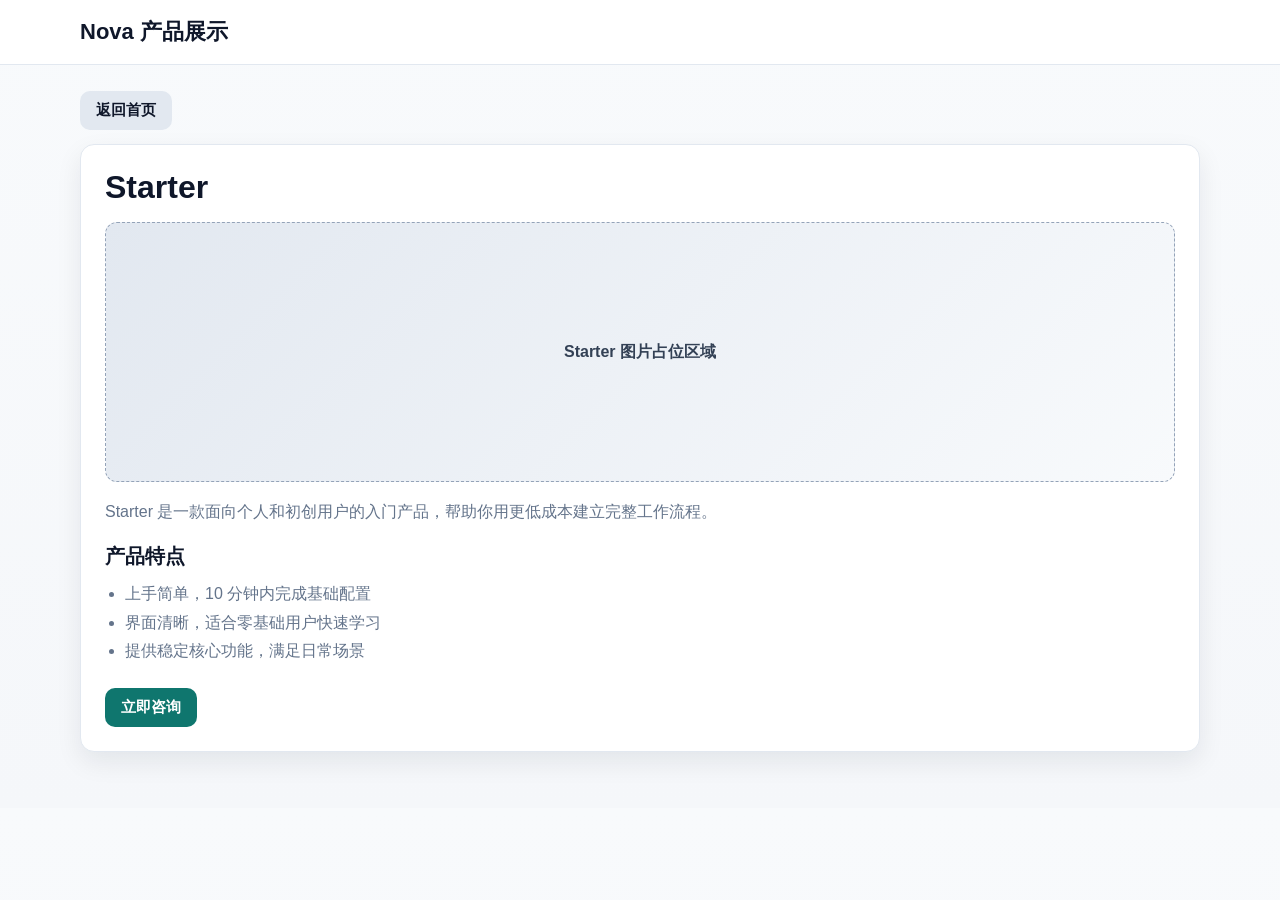
==== product1.html @ bfc75879 "Add files via upload" ====
<!DOCTYPE html>
<html lang="zh-CN">
  <head>
    <meta charset="UTF-8" />
    <meta name="viewport" content="width=device-width, initial-scale=1.0" />
    <title>Starter 产品详情</title>
    <link rel="stylesheet" href="style.css" />
  </head>
  <body>
    <header class="topbar">
      <div class="container topbar-inner">
        <a class="brand" href="index.html">Nova 产品展示</a>
      </div>
    </header>

    <main class="container detail-main">
      <a class="btn back-btn" href="index.html">返回首页</a>

      <article class="detail-card">
        <h1>Starter</h1>

        <div class="product-image" role="img" aria-label="Starter 产品图片占位区域">
          Starter 图片占位区域
        </div>

        <p class="detail-desc">
          Starter 是一款面向个人和初创用户的入门产品，帮助你用更低成本建立完整工作流程。
        </p>

        <h2 class="features-title">产品特点</h2>
        <ul class="feature-list">
          <li>上手简单，10 分钟内完成基础配置</li>
          <li>界面清晰，适合零基础用户快速学习</li>
          <li>提供稳定核心功能，满足日常场景</li>
        </ul>

        <button class="btn" type="button">立即咨询</button>
      </article>
    </main>

    <script src="script.js"></script>
  </body>
</html>
---- style.css ----
* {
  box-sizing: border-box;
}

:root {
  --bg: #f5f7fa;
  --surface: #ffffff;
  --text: #0f172a;
  --muted: #64748b;
  --border: #e2e8f0;
  --primary: #0f766e;
  --primary-hover: #0b5f59;
  --shadow: 0 10px 26px rgba(15, 23, 42, 0.08);
}

body {
  margin: 0;
  font-family: "Microsoft YaHei", "Segoe UI", sans-serif;
  color: var(--text);
  background: linear-gradient(180deg, #f8fafc 0%, var(--bg) 100%);
}

.container {
  width: min(1120px, 92%);
  margin: 0 auto;
}

.topbar {
  background: var(--surface);
  border-bottom: 1px solid var(--border);
  position: sticky;
  top: 0;
  z-index: 10;
}

.topbar-inner {
  min-height: 64px;
  display: flex;
  align-items: center;
}

.brand {
  text-decoration: none;
  color: var(--text);
  font-size: 22px;
  font-weight: 700;
}

.page-main {
  padding: 40px 0 56px;
}

.hero {
  text-align: center;
  margin-bottom: 28px;
}

.hero h1 {
  margin: 0 0 10px;
  font-size: 34px;
}

.hero p {
  margin: 0;
  color: var(--muted);
  line-height: 1.7;
}

.product-grid {
  display: grid;
  grid-template-columns: repeat(3, minmax(0, 1fr));
  gap: 18px;
}

.product-card {
  background: var(--surface);
  border: 1px solid var(--border);
  border-radius: 14px;
  padding: 22px;
  box-shadow: var(--shadow);
}

.card-tag {
  margin: 0 0 8px;
  color: var(--muted);
  font-size: 13px;
}

.product-card h2 {
  margin: 0 0 10px;
  font-size: 24px;
}

.product-card p {
  margin: 0 0 18px;
  color: var(--muted);
  line-height: 1.7;
}

.btn {
  display: inline-flex;
  align-items: center;
  justify-content: center;
  border: none;
  border-radius: 10px;
  padding: 10px 16px;
  background: var(--primary);
  color: #ffffff;
  text-decoration: none;
  font-size: 15px;
  font-weight: 600;
  cursor: pointer;
  transition: background 0.2s ease, transform 0.2s ease;
}

.btn:hover {
  background: var(--primary-hover);
  transform: translateY(-1px);
}

.detail-main {
  padding: 26px 0 56px;
}

.back-btn {
  margin-bottom: 14px;
  background: #e2e8f0;
  color: #0f172a;
}

.back-btn:hover {
  background: #cbd5e1;
}

.detail-card {
  background: var(--surface);
  border: 1px solid var(--border);
  border-radius: 14px;
  padding: 24px;
  box-shadow: var(--shadow);
}

.detail-card h1 {
  margin: 0 0 16px;
  font-size: 32px;
}

.product-image {
  height: 260px;
  border-radius: 12px;
  border: 1px dashed #94a3b8;
  background: linear-gradient(135deg, #e2e8f0 0%, #f8fafc 100%);
  color: #334155;
  display: grid;
  place-items: center;
  font-weight: 600;
  margin-bottom: 16px;
}

.detail-desc {
  margin: 0 0 16px;
  color: var(--muted);
  line-height: 1.8;
}

.features-title {
  margin: 0 0 10px;
  font-size: 20px;
}

.feature-list {
  margin: 0 0 22px;
  padding-left: 20px;
  color: var(--muted);
  line-height: 1.8;
}

@media (max-width: 900px) {
  .hero h1 {
    font-size: 28px;
  }

  .product-grid {
    grid-template-columns: 1fr;
  }

  .detail-card h1 {
    font-size: 28px;
  }

  .product-image {
    height: 220px;
  }
}
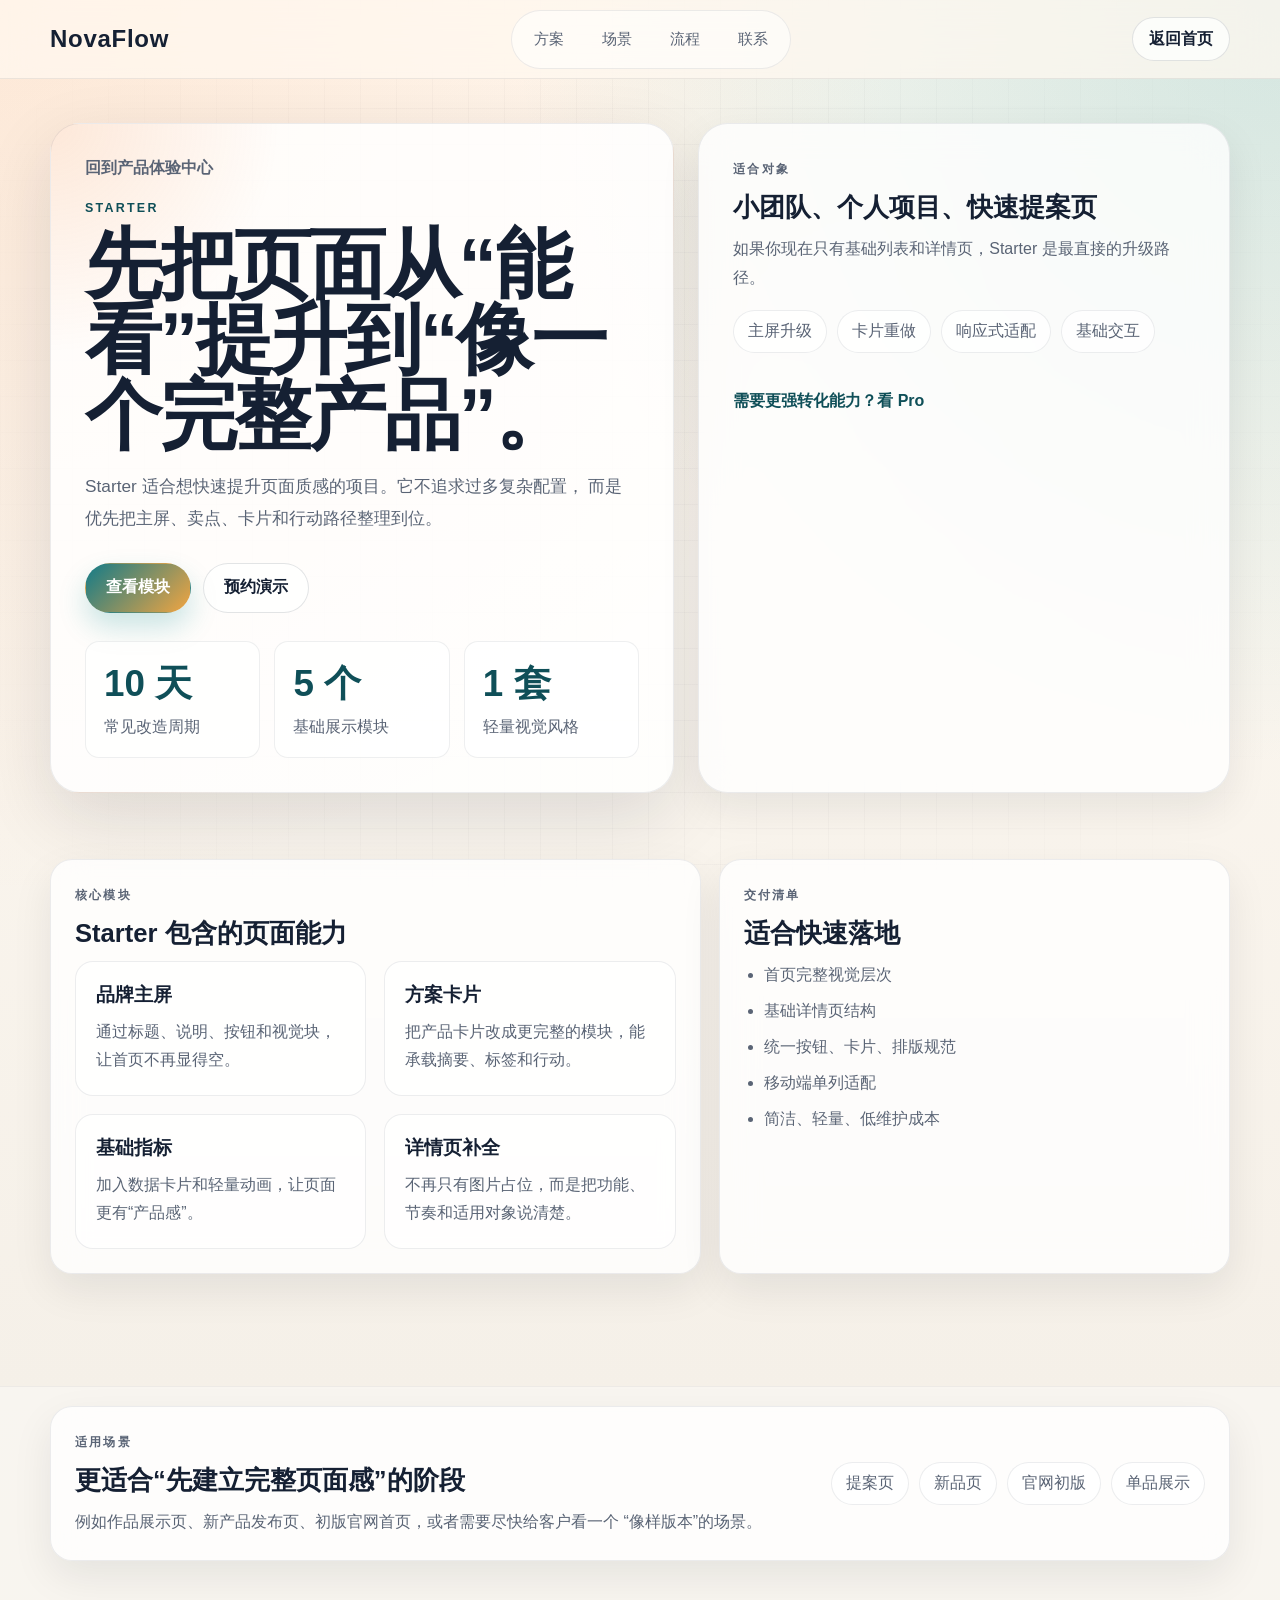
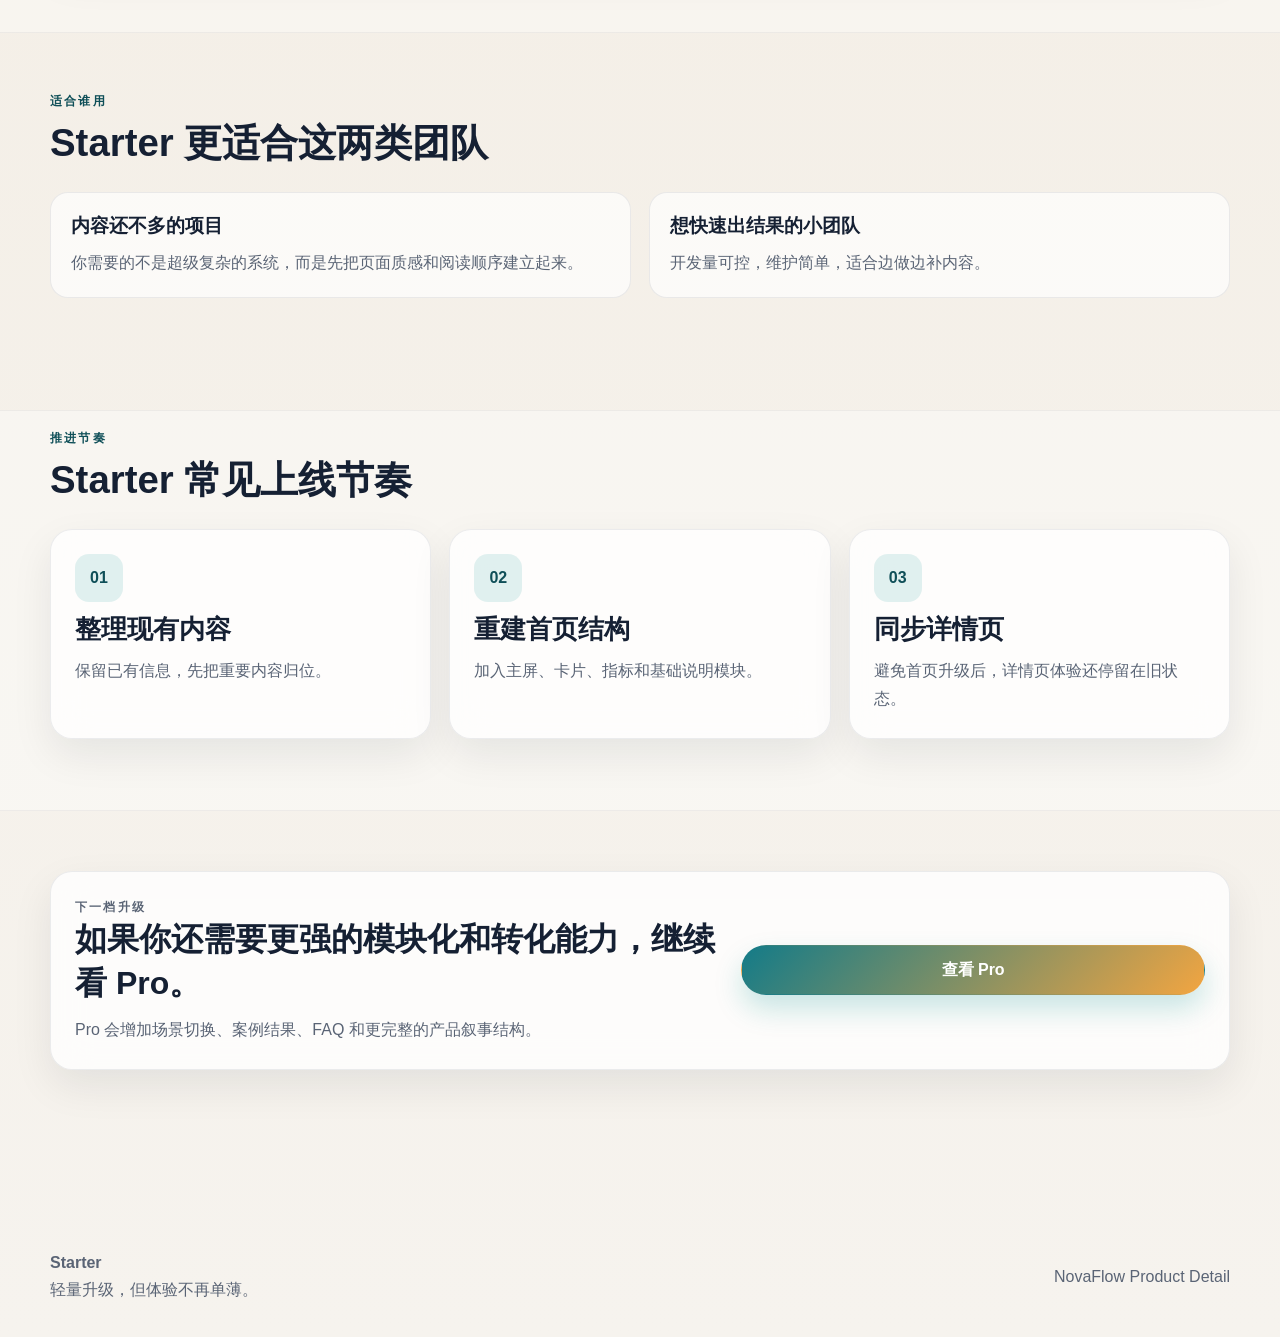
==== commit f27add8c: "Add files via upload" ====
--- a/product1.html
+++ b/product1.html
@@ -3,40 +3,212 @@
   <head>
     <meta charset="UTF-8" />
     <meta name="viewport" content="width=device-width, initial-scale=1.0" />
-    <title>Starter 产品详情</title>
+    <title>Starter 方案详情</title>
     <link rel="stylesheet" href="style.css" />
   </head>
-  <body>
-    <header class="topbar">
-      <div class="container topbar-inner">
-        <a class="brand" href="index.html">Nova 产品展示</a>
-      </div>
-    </header>
-
-    <main class="container detail-main">
-      <a class="btn back-btn" href="index.html">返回首页</a>
-
-      <article class="detail-card">
-        <h1>Starter</h1>
-
-        <div class="product-image" role="img" aria-label="Starter 产品图片占位区域">
-          Starter 图片占位区域
+  <body class="theme-starter">
+    <div class="page-shell">
+      <header class="topbar">
+        <div class="container topbar-inner">
+          <a class="brand" href="index.html">NovaFlow</a>
+          <nav class="topnav" aria-label="详情页导航">
+            <a href="index.html#solutions">方案</a>
+            <a href="index.html#scenarios">场景</a>
+            <a href="index.html#workflow">流程</a>
+            <a href="index.html#contact">联系</a>
+          </nav>
+          <a class="btn btn-ghost btn-small" href="index.html">返回首页</a>
         </div>
-
-        <p class="detail-desc">
-          Starter 是一款面向个人和初创用户的入门产品，帮助你用更低成本建立完整工作流程。
-        </p>
-
-        <h2 class="features-title">产品特点</h2>
-        <ul class="feature-list">
-          <li>上手简单，10 分钟内完成基础配置</li>
-          <li>界面清晰，适合零基础用户快速学习</li>
-          <li>提供稳定核心功能，满足日常场景</li>
-        </ul>
-
-        <button class="btn" type="button">立即咨询</button>
-      </article>
-    </main>
+      </header>
+
+      <main class="detail-main">
+        <section class="detail-hero">
+          <div class="container detail-hero-grid">
+            <article class="detail-hero-copy">
+              <a class="detail-breadcrumb" href="index.html">回到产品体验中心</a>
+              <p class="detail-tag">Starter</p>
+              <h1>先把页面从“能看”提升到“像一个完整产品”。</h1>
+              <p class="hero-lead">
+                Starter 适合想快速提升页面质感的项目。它不追求过多复杂配置，
+                而是优先把主屏、卖点、卡片和行动路径整理到位。
+              </p>
+
+              <div class="detail-actions">
+                <a class="btn" href="#starter-modules">查看模块</a>
+                <a class="btn btn-secondary" href="index.html#contact">预约演示</a>
+              </div>
+
+              <div class="detail-quick-stats">
+                <article class="quick-stat">
+                  <strong data-count="10" data-suffix=" 天">0</strong>
+                  <span>常见改造周期</span>
+                </article>
+                <article class="quick-stat">
+                  <strong data-count="5" data-suffix=" 个">0</strong>
+                  <span>基础展示模块</span>
+                </article>
+                <article class="quick-stat">
+                  <strong data-count="1" data-suffix=" 套">0</strong>
+                  <span>轻量视觉风格</span>
+                </article>
+              </div>
+            </article>
+
+            <aside class="detail-hero-card">
+              <div>
+                <p class="detail-tag">适合对象</p>
+                <h2>小团队、个人项目、快速提案页</h2>
+                <p>
+                  如果你现在只有基础列表和详情页，Starter 是最直接的升级路径。
+                </p>
+              </div>
+
+              <div class="pill-list">
+                <span>主屏升级</span>
+                <span>卡片重做</span>
+                <span>响应式适配</span>
+                <span>基础交互</span>
+              </div>
+
+              <a class="btn-link" href="product2.html">需要更强转化能力？看 Pro</a>
+            </aside>
+          </div>
+        </section>
+
+        <section class="section" id="starter-modules">
+          <div class="container detail-grid">
+            <article class="detail-panel">
+              <p class="detail-tag">核心模块</p>
+              <h2>Starter 包含的页面能力</h2>
+
+              <div class="detail-feature-grid">
+                <article class="detail-feature">
+                  <h3>品牌主屏</h3>
+                  <p>通过标题、说明、按钮和视觉块，让首页不再显得空。</p>
+                </article>
+                <article class="detail-feature">
+                  <h3>方案卡片</h3>
+                  <p>把产品卡片改成更完整的模块，能承载摘要、标签和行动。</p>
+                </article>
+                <article class="detail-feature">
+                  <h3>基础指标</h3>
+                  <p>加入数据卡片和轻量动画，让页面更有“产品感”。</p>
+                </article>
+                <article class="detail-feature">
+                  <h3>详情页补全</h3>
+                  <p>不再只有图片占位，而是把功能、节奏和适用对象说清楚。</p>
+                </article>
+              </div>
+            </article>
+
+            <aside class="detail-panel">
+              <p class="detail-tag">交付清单</p>
+              <h2>适合快速落地</h2>
+              <ul class="detail-spec-list">
+                <li>首页完整视觉层次</li>
+                <li>基础详情页结构</li>
+                <li>统一按钮、卡片、排版规范</li>
+                <li>移动端单列适配</li>
+                <li>简洁、轻量、低维护成本</li>
+              </ul>
+            </aside>
+          </div>
+        </section>
+
+        <section class="section section-alt">
+          <div class="container">
+            <article class="detail-banner">
+              <div>
+                <p class="detail-tag">适用场景</p>
+                <h2>更适合“先建立完整页面感”的阶段</h2>
+                <p>
+                  例如作品展示页、新产品发布页、初版官网首页，或者需要尽快给客户看一个
+                  “像样版本”的场景。
+                </p>
+              </div>
+              <div class="pill-list">
+                <span>提案页</span>
+                <span>新品页</span>
+                <span>官网初版</span>
+                <span>单品展示</span>
+              </div>
+            </article>
+          </div>
+        </section>
+
+        <section class="section">
+          <div class="container">
+            <div class="section-heading">
+              <p class="detail-tag">适合谁用</p>
+              <h2>Starter 更适合这两类团队</h2>
+            </div>
+
+            <div class="audience-grid">
+              <article class="audience-card">
+                <h3>内容还不多的项目</h3>
+                <p>你需要的不是超级复杂的系统，而是先把页面质感和阅读顺序建立起来。</p>
+              </article>
+              <article class="audience-card">
+                <h3>想快速出结果的小团队</h3>
+                <p>开发量可控，维护简单，适合边做边补内容。</p>
+              </article>
+            </div>
+          </div>
+        </section>
+
+        <section class="section section-alt">
+          <div class="container">
+            <div class="section-heading">
+              <p class="detail-tag">推进节奏</p>
+              <h2>Starter 常见上线节奏</h2>
+            </div>
+
+            <div class="timeline compact">
+              <article class="timeline-item">
+                <span class="timeline-index">01</span>
+                <h3>整理现有内容</h3>
+                <p>保留已有信息，先把重要内容归位。</p>
+              </article>
+              <article class="timeline-item">
+                <span class="timeline-index">02</span>
+                <h3>重建首页结构</h3>
+                <p>加入主屏、卡片、指标和基础说明模块。</p>
+              </article>
+              <article class="timeline-item">
+                <span class="timeline-index">03</span>
+                <h3>同步详情页</h3>
+                <p>避免首页升级后，详情页体验还停留在旧状态。</p>
+              </article>
+            </div>
+          </div>
+        </section>
+
+        <section class="section">
+          <div class="container">
+            <article class="detail-promo">
+              <div>
+                <p class="detail-tag">下一档升级</p>
+                <h2>如果你还需要更强的模块化和转化能力，继续看 Pro。</h2>
+                <p>
+                  Pro 会增加场景切换、案例结果、FAQ 和更完整的产品叙事结构。
+                </p>
+              </div>
+              <a class="btn" href="product2.html">查看 Pro</a>
+            </article>
+          </div>
+        </section>
+      </main>
+
+      <footer class="site-footer">
+        <div class="container footer-inner">
+          <div>
+            <strong>Starter</strong>
+            <p>轻量升级，但体验不再单薄。</p>
+          </div>
+          <span>NovaFlow Product Detail</span>
+        </div>
+      </footer>
+    </div>
 
     <script src="script.js"></script>
   </body>
--- a/style.css
+++ b/style.css
@@ -3,192 +3,1031 @@
 }
 
 :root {
-  --bg: #f5f7fa;
-  --surface: #ffffff;
-  --text: #0f172a;
-  --muted: #64748b;
-  --border: #e2e8f0;
-  --primary: #0f766e;
-  --primary-hover: #0b5f59;
-  --shadow: 0 10px 26px rgba(15, 23, 42, 0.08);
+  --bg: #f6f3ee;
+  --surface: rgba(255, 255, 255, 0.78);
+  --text: #152033;
+  --muted: #5a6475;
+  --accent: #0d8b8b;
+  --accent-deep: #0b5d67;
+  --accent-warm: #f48c45;
+  --shadow-lg: 0 24px 70px rgba(16, 26, 42, 0.12);
+  --shadow-md: 0 16px 40px rgba(16, 26, 42, 0.08);
+  --radius-lg: 28px;
+  --radius-md: 20px;
+  --radius-sm: 14px;
+  --container: min(1180px, calc(100% - 48px));
+}
+
+html {
+  scroll-behavior: smooth;
 }
 
 body {
   margin: 0;
-  font-family: "Microsoft YaHei", "Segoe UI", sans-serif;
   color: var(--text);
-  background: linear-gradient(180deg, #f8fafc 0%, var(--bg) 100%);
+  font-family: "Segoe UI Variable Text", "Microsoft YaHei", "PingFang SC",
+    sans-serif;
+  background:
+    radial-gradient(circle at top left, rgba(244, 140, 69, 0.16), transparent 28%),
+    radial-gradient(circle at top right, rgba(13, 139, 139, 0.18), transparent 24%),
+    linear-gradient(180deg, #fffaf3 0%, #f4efe7 52%, var(--bg) 100%);
+}
+
+body::before {
+  content: "";
+  position: fixed;
+  inset: 0;
+  background-image:
+    linear-gradient(rgba(21, 32, 51, 0.025) 1px, transparent 1px),
+    linear-gradient(90deg, rgba(21, 32, 51, 0.025) 1px, transparent 1px);
+  background-size: 36px 36px;
+  pointer-events: none;
+  mask-image: radial-gradient(circle at center, black 52%, transparent 92%);
+}
+
+body.theme-starter {
+  --accent: #137b88;
+  --accent-deep: #0f4f58;
+  --accent-warm: #f2a541;
+}
+
+body.theme-pro {
+  --accent: #0d8b8b;
+  --accent-deep: #0a5965;
+  --accent-warm: #ff7a59;
+}
+
+body.theme-enterprise {
+  --accent: #125a9c;
+  --accent-deep: #163454;
+  --accent-warm: #e88932;
+}
+
+a {
+  color: inherit;
+}
+
+button,
+a {
+  -webkit-tap-highlight-color: transparent;
+}
+
+.page-shell {
+  position: relative;
+  overflow: hidden;
 }
 
 .container {
-  width: min(1120px, 92%);
+  width: var(--container);
   margin: 0 auto;
 }
 
 .topbar {
-  background: var(--surface);
-  border-bottom: 1px solid var(--border);
   position: sticky;
   top: 0;
-  z-index: 10;
+  z-index: 30;
+  backdrop-filter: blur(18px);
+  background: rgba(255, 248, 240, 0.72);
+  border-bottom: 1px solid rgba(21, 32, 51, 0.08);
 }
 
 .topbar-inner {
-  min-height: 64px;
+  min-height: 78px;
   display: flex;
   align-items: center;
+  justify-content: space-between;
+  gap: 24px;
 }
 
 .brand {
+  font-family: "Segoe UI Variable Display", "Microsoft YaHei", sans-serif;
+  font-size: 1.5rem;
+  font-weight: 750;
   text-decoration: none;
+  letter-spacing: 0.03em;
+}
+
+.topnav {
+  display: flex;
+  align-items: center;
+  gap: 10px;
+  padding: 8px;
+  border-radius: 999px;
+  background: rgba(255, 255, 255, 0.52);
+  border: 1px solid rgba(21, 32, 51, 0.08);
+}
+
+.topnav a {
+  padding: 10px 14px;
+  border-radius: 999px;
+  text-decoration: none;
+  color: var(--muted);
+  font-size: 0.95rem;
+  transition: background-color 0.25s ease, color 0.25s ease, transform 0.25s ease;
+}
+
+.topnav a:hover,
+.topnav a.is-current {
+  background: rgba(13, 139, 139, 0.12);
   color: var(--text);
-  font-size: 22px;
+  transform: translateY(-1px);
+}
+
+.section {
+  padding: 42px 0 90px;
+}
+
+.section-alt {
+  position: relative;
+}
+
+.section-alt::before {
+  content: "";
+  position: absolute;
+  inset: 22px 0 18px;
+  background: rgba(255, 255, 255, 0.36);
+  border-top: 1px solid rgba(21, 32, 51, 0.05);
+  border-bottom: 1px solid rgba(21, 32, 51, 0.05);
+  pointer-events: none;
+}
+
+.section > .container,
+.section-alt > .container {
+  position: relative;
+  z-index: 1;
+}
+
+.eyebrow,
+.detail-tag,
+.product-label,
+.scenario-kicker,
+.stage-label {
+  margin: 0 0 12px;
+  color: var(--accent-deep);
+  text-transform: uppercase;
+  letter-spacing: 0.18em;
+  font-size: 0.78rem;
   font-weight: 700;
 }
 
-.page-main {
-  padding: 40px 0 56px;
+.section-heading {
+  max-width: 760px;
+  margin-bottom: 28px;
+}
+
+.section-heading h2 {
+  margin: 0 0 12px;
+  font-family: "Segoe UI Variable Display", "Microsoft YaHei", sans-serif;
+  font-size: clamp(2rem, 3vw, 3.4rem);
+  line-height: 1.08;
+}
+
+.section-heading p:last-child {
+  margin: 0;
+  color: var(--muted);
+  line-height: 1.8;
+  font-size: 1.02rem;
 }
 
 .hero {
-  text-align: center;
-  margin-bottom: 28px;
-}
-
-.hero h1 {
-  margin: 0 0 10px;
-  font-size: 34px;
-}
-
-.hero p {
+  padding: 42px 0 54px;
+}
+
+.hero-grid {
+  display: grid;
+  grid-template-columns: minmax(0, 1.08fr) minmax(340px, 0.92fr);
+  gap: 34px;
+  align-items: center;
+}
+
+.hero-copy,
+.hero-stage,
+.product-card,
+.capability-card,
+.scenario-panel,
+.timeline-item,
+.result-card,
+.testimonial-card,
+.faq-item,
+.cta-card,
+.detail-hero-card,
+.detail-panel,
+.detail-banner,
+.detail-promo {
+  background: var(--surface);
+  border: 1px solid rgba(21, 32, 51, 0.08);
+  box-shadow: var(--shadow-md);
+  backdrop-filter: blur(18px);
+}
+
+.hero-copy {
+  padding: 42px;
+  border-radius: var(--radius-lg);
+  animation: rise-in 0.75s ease both;
+}
+
+.hero-copy h1,
+.detail-hero-copy h1 {
   margin: 0;
+  font-family: "Segoe UI Variable Display", "Microsoft YaHei", sans-serif;
+  font-size: clamp(3rem, 6vw, 5rem);
+  line-height: 0.98;
+  letter-spacing: -0.03em;
+}
+
+.hero-lead,
+.detail-hero-copy .hero-lead {
+  margin: 18px 0 0;
+  max-width: 62ch;
+  color: var(--muted);
+  font-size: 1.08rem;
+  line-height: 1.85;
+}
+
+.hero-actions,
+.detail-actions {
+  display: flex;
+  flex-wrap: wrap;
+  gap: 12px;
+  margin-top: 28px;
+}
+
+.hero-metrics,
+.result-metrics,
+.detail-quick-stats {
+  display: grid;
+  grid-template-columns: repeat(3, minmax(0, 1fr));
+  gap: 14px;
+  margin-top: 28px;
+}
+
+.metric-card,
+.result-metrics article,
+.quick-stat {
+  padding: 18px;
+  border-radius: var(--radius-sm);
+  background: rgba(255, 255, 255, 0.72);
+  border: 1px solid rgba(21, 32, 51, 0.07);
+}
+
+.metric-card strong,
+.result-metrics strong,
+.quick-stat strong {
+  display: block;
+  font-size: clamp(1.6rem, 3vw, 2.3rem);
+  font-weight: 780;
+  color: var(--accent-deep);
+}
+
+.metric-card span,
+.result-metrics span,
+.quick-stat span {
+  display: block;
+  margin-top: 6px;
+  color: var(--muted);
+  line-height: 1.5;
+}
+
+.hero-stage {
+  position: relative;
+  display: grid;
+  gap: 16px;
+  padding: 22px;
+  border-radius: calc(var(--radius-lg) + 6px);
+  animation: rise-in 0.88s ease both;
+}
+
+.hero-stage::before {
+  content: "";
+  position: absolute;
+  inset: 18px;
+  border-radius: 30px;
+  background:
+    radial-gradient(circle at 32% 22%, rgba(244, 140, 69, 0.22), transparent 28%),
+    radial-gradient(circle at 72% 36%, rgba(13, 139, 139, 0.18), transparent 26%),
+    linear-gradient(180deg, rgba(255, 255, 255, 0.8), rgba(246, 241, 233, 0.82));
+  z-index: 0;
+}
+
+.hero-stage > * {
+  position: relative;
+  z-index: 1;
+}
+
+.stage-card {
+  padding: 24px;
+  border-radius: 24px;
+  background: rgba(255, 255, 255, 0.8);
+  border: 1px solid rgba(21, 32, 51, 0.08);
+}
+
+.stage-card-main h2 {
+  margin: 8px 0 10px;
+  font-size: 1.9rem;
+}
+
+.stage-card p,
+.stage-list {
+  margin: 0;
   color: var(--muted);
   line-height: 1.7;
 }
 
+.stage-list,
+.product-points,
+.detail-list,
+.detail-spec-list,
+.scenario-list {
+  padding-left: 20px;
+}
+
+.stage-list li + li,
+.product-points li + li,
+.detail-spec-list li + li,
+.scenario-list li + li {
+  margin-top: 8px;
+}
+
+.orbital-panel {
+  position: relative;
+  min-height: 320px;
+  border-radius: 28px;
+  border: 1px solid rgba(21, 32, 51, 0.08);
+  background:
+    radial-gradient(circle at center, rgba(13, 139, 139, 0.08) 0%, rgba(13, 139, 139, 0.04) 18%, transparent 50%),
+    linear-gradient(180deg, rgba(250, 247, 242, 0.96), rgba(255, 255, 255, 0.7));
+  overflow: hidden;
+}
+
+.orbit-ring,
+.orbit-core,
+.orbit-node {
+  position: absolute;
+  border-radius: 999px;
+}
+
+.orbit-ring {
+  inset: 58px;
+  border: 1px dashed rgba(21, 32, 51, 0.16);
+}
+
+.orbit-core {
+  left: 50%;
+  top: 50%;
+  width: 110px;
+  height: 110px;
+  margin-left: -55px;
+  margin-top: -55px;
+  display: grid;
+  place-items: center;
+  background: linear-gradient(135deg, var(--accent) 0%, var(--accent-warm) 100%);
+  color: #fff;
+  font-size: 1.35rem;
+  font-weight: 780;
+  box-shadow: 0 18px 30px rgba(13, 139, 139, 0.24);
+}
+
+.orbit-node {
+  display: grid;
+  place-items: center;
+  padding: 0 18px;
+  min-width: 110px;
+  min-height: 54px;
+  background: rgba(255, 255, 255, 0.92);
+  border: 1px solid rgba(21, 32, 51, 0.1);
+  box-shadow: var(--shadow-md);
+  font-weight: 700;
+}
+
+.orbit-node-a {
+  left: 18%;
+  top: 16%;
+}
+
+.orbit-node-b {
+  right: 14%;
+  top: 28%;
+}
+
+.orbit-node-c {
+  left: 26%;
+  bottom: 14%;
+}
+
+.trust-strip {
+  padding-bottom: 22px;
+}
+
+.trust-strip-inner {
+  display: flex;
+  align-items: center;
+  justify-content: space-between;
+  gap: 20px;
+  padding: 22px 24px;
+  border-radius: 22px;
+  background: rgba(255, 255, 255, 0.48);
+  border: 1px solid rgba(21, 32, 51, 0.08);
+}
+
+.trust-title {
+  font-weight: 700;
+}
+
+.trust-items,
+.pill-list {
+  display: flex;
+  flex-wrap: wrap;
+  gap: 10px;
+}
+
+.trust-items {
+  justify-content: flex-end;
+}
+
+.trust-items span,
+.pill-list span {
+  padding: 10px 14px;
+  border-radius: 999px;
+  background: rgba(255, 255, 255, 0.75);
+  border: 1px solid rgba(21, 32, 51, 0.08);
+  color: var(--muted);
+}
+
+.product-grid,
+.capability-grid,
+.testimonial-grid,
+.detail-grid,
+.detail-feature-grid,
+.audience-grid,
+.timeline {
+  display: grid;
+  gap: 18px;
+}
+
 .product-grid {
-  display: grid;
   grid-template-columns: repeat(3, minmax(0, 1fr));
+}
+
+.product-card {
+  padding: 24px;
+  border-radius: 24px;
+}
+
+.product-card-featured {
+  transform: translateY(-8px);
+  background:
+    linear-gradient(180deg, rgba(255, 255, 255, 0.92), rgba(232, 247, 247, 0.9));
+}
+
+.product-card h3,
+.capability-card h3,
+.timeline-item h3,
+.scenario-panel h3,
+.detail-panel h2,
+.detail-banner h2,
+.detail-hero-card h2 {
+  margin: 10px 0;
+  font-size: 1.6rem;
+}
+
+.product-summary,
+.capability-card p,
+.timeline-item p,
+.scenario-panel p,
+.result-copy p:last-child,
+.testimonial-card p,
+.detail-panel p,
+.detail-banner p,
+.detail-hero-card p,
+.detail-feature p,
+.audience-card p,
+.detail-promo p {
+  margin: 0;
+  color: var(--muted);
+  line-height: 1.78;
+}
+
+.product-points,
+.detail-spec-list,
+.scenario-list {
+  margin: 18px 0 0;
+  color: var(--muted);
+  line-height: 1.75;
+}
+
+.product-footer {
+  display: flex;
+  align-items: center;
+  justify-content: space-between;
+  gap: 16px;
+  margin-top: 24px;
+}
+
+.product-footer span {
+  color: var(--muted);
+  font-size: 0.94rem;
+}
+
+.capability-grid {
+  grid-template-columns: repeat(3, minmax(0, 1fr));
+}
+
+.capability-card,
+.testimonial-card,
+.timeline-item,
+.faq-item,
+.detail-panel,
+.detail-banner,
+.detail-promo {
+  padding: 24px;
+  border-radius: 22px;
+}
+
+.tabs {
+  display: inline-flex;
+  flex-wrap: wrap;
+  gap: 10px;
+  margin-bottom: 20px;
+  padding: 8px;
+  border-radius: 999px;
+  background: rgba(255, 255, 255, 0.52);
+  border: 1px solid rgba(21, 32, 51, 0.08);
+}
+
+.tab-button {
+  border: none;
+  border-radius: 999px;
+  padding: 12px 18px;
+  background: transparent;
+  color: var(--muted);
+  font: inherit;
+  cursor: pointer;
+  transition: background-color 0.25s ease, color 0.25s ease, transform 0.25s ease;
+}
+
+.tab-button:hover,
+.tab-button.is-active {
+  background: linear-gradient(135deg, var(--accent) 0%, var(--accent-warm) 100%);
+  color: #fff;
+  transform: translateY(-1px);
+}
+
+.scenario-panels {
+  position: relative;
+}
+
+.scenario-panel {
+  display: grid;
+  grid-template-columns: minmax(0, 1fr) minmax(280px, 0.78fr);
+  gap: 22px;
+  padding: 28px;
+  border-radius: 24px;
+}
+
+.scenario-panel[hidden] {
+  display: none;
+}
+
+.timeline {
+  grid-template-columns: repeat(4, minmax(0, 1fr));
+}
+
+.timeline-item {
+  position: relative;
+}
+
+.timeline-index {
+  display: inline-flex;
+  align-items: center;
+  justify-content: center;
+  width: 48px;
+  height: 48px;
+  border-radius: 14px;
+  background: rgba(13, 139, 139, 0.12);
+  color: var(--accent-deep);
+  font-weight: 760;
+}
+
+.result-card {
+  display: grid;
+  grid-template-columns: minmax(0, 1.08fr) minmax(320px, 0.92fr);
+  gap: 24px;
+  padding: 34px;
+  border-radius: 32px;
+  background:
+    radial-gradient(circle at right top, rgba(13, 139, 139, 0.16), transparent 28%),
+    radial-gradient(circle at left bottom, rgba(244, 140, 69, 0.16), transparent 26%),
+    rgba(255, 255, 255, 0.86);
+}
+
+.testimonial-grid {
+  grid-template-columns: repeat(3, minmax(0, 1fr));
+}
+
+.testimonial-card span {
+  display: inline-block;
+  margin-top: 18px;
+  color: var(--accent-deep);
+  font-weight: 700;
+}
+
+.faq-list {
+  display: grid;
+  gap: 12px;
+}
+
+.faq-question {
+  width: 100%;
+  display: flex;
+  align-items: center;
+  justify-content: space-between;
   gap: 18px;
-}
-
-.product-card {
-  background: var(--surface);
-  border: 1px solid var(--border);
-  border-radius: 14px;
-  padding: 22px;
-  box-shadow: var(--shadow);
-}
-
-.card-tag {
-  margin: 0 0 8px;
-  color: var(--muted);
-  font-size: 13px;
-}
-
-.product-card h2 {
-  margin: 0 0 10px;
-  font-size: 24px;
-}
-
-.product-card p {
-  margin: 0 0 18px;
-  color: var(--muted);
-  line-height: 1.7;
+  padding: 0;
+  border: none;
+  background: transparent;
+  color: var(--text);
+  font: inherit;
+  font-size: 1.05rem;
+  font-weight: 700;
+  text-align: left;
+  cursor: pointer;
+}
+
+.faq-question::after {
+  content: "+";
+  font-size: 1.4rem;
+  color: var(--accent-deep);
+  transition: transform 0.25s ease;
+}
+
+.faq-question[aria-expanded="true"]::after {
+  transform: rotate(45deg);
+}
+
+.faq-answer p {
+  margin: 14px 0 0;
+  color: var(--muted);
+  line-height: 1.8;
+}
+
+.cta-section {
+  padding-top: 8px;
+}
+
+.cta-card {
+  display: flex;
+  align-items: center;
+  justify-content: space-between;
+  gap: 24px;
+  padding: 34px;
+  border-radius: 32px;
+  background:
+    linear-gradient(135deg, rgba(21, 32, 51, 0.96), rgba(13, 93, 103, 0.92));
+  color: #fff;
+}
+
+.cta-card .eyebrow,
+.cta-card h2 {
+  color: #fff;
+}
+
+.cta-card h2 {
+  margin: 0;
+  max-width: 20ch;
+  font-size: clamp(1.7rem, 3vw, 2.8rem);
+  line-height: 1.1;
+}
+
+.site-footer {
+  padding: 0 0 36px;
+}
+
+.footer-inner {
+  display: flex;
+  align-items: center;
+  justify-content: space-between;
+  gap: 16px;
+  padding-top: 10px;
+  color: var(--muted);
+}
+
+.footer-inner p {
+  margin: 8px 0 0;
 }
 
 .btn {
   display: inline-flex;
   align-items: center;
   justify-content: center;
-  border: none;
-  border-radius: 10px;
-  padding: 10px 16px;
-  background: var(--primary);
-  color: #ffffff;
+  gap: 8px;
+  min-height: 50px;
+  padding: 0 20px;
+  border: 1px solid transparent;
+  border-radius: 999px;
+  background: linear-gradient(135deg, var(--accent) 0%, var(--accent-warm) 100%);
+  color: #fff;
   text-decoration: none;
-  font-size: 15px;
-  font-weight: 600;
-  cursor: pointer;
-  transition: background 0.2s ease, transform 0.2s ease;
+  font-weight: 700;
+  transition: transform 0.25s ease, box-shadow 0.25s ease, opacity 0.25s ease;
+  box-shadow: 0 14px 28px rgba(13, 139, 139, 0.22);
 }
 
 .btn:hover {
-  background: var(--primary-hover);
-  transform: translateY(-1px);
+  transform: translateY(-2px);
+  box-shadow: 0 20px 36px rgba(13, 139, 139, 0.25);
+}
+
+.btn-secondary,
+.btn-ghost {
+  background: rgba(255, 255, 255, 0.72);
+  color: var(--text);
+  border-color: rgba(21, 32, 51, 0.12);
+  box-shadow: none;
+}
+
+.btn-small {
+  min-height: 44px;
+  padding: 0 16px;
+}
+
+.btn-inline {
+  min-height: 42px;
+  padding: 0 16px;
+}
+
+.btn-link {
+  display: inline-flex;
+  align-items: center;
+  gap: 8px;
+  margin-top: 20px;
+  color: var(--accent-deep);
+  text-decoration: none;
+  font-weight: 700;
 }
 
 .detail-main {
-  padding: 26px 0 56px;
-}
-
-.back-btn {
-  margin-bottom: 14px;
-  background: #e2e8f0;
-  color: #0f172a;
-}
-
-.back-btn:hover {
-  background: #cbd5e1;
-}
-
-.detail-card {
-  background: var(--surface);
-  border: 1px solid var(--border);
-  border-radius: 14px;
-  padding: 24px;
-  box-shadow: var(--shadow);
-}
-
-.detail-card h1 {
-  margin: 0 0 16px;
-  font-size: 32px;
-}
-
-.product-image {
-  height: 260px;
-  border-radius: 12px;
-  border: 1px dashed #94a3b8;
-  background: linear-gradient(135deg, #e2e8f0 0%, #f8fafc 100%);
-  color: #334155;
-  display: grid;
-  place-items: center;
-  font-weight: 600;
-  margin-bottom: 16px;
-}
-
-.detail-desc {
-  margin: 0 0 16px;
-  color: var(--muted);
-  line-height: 1.8;
-}
-
-.features-title {
+  padding-bottom: 84px;
+}
+
+.detail-hero {
+  padding: 44px 0 24px;
+}
+
+.detail-hero-grid {
+  display: grid;
+  grid-template-columns: minmax(0, 1.08fr) minmax(320px, 0.92fr);
+  gap: 24px;
+  align-items: stretch;
+}
+
+.detail-hero-copy,
+.detail-hero-card {
+  padding: 34px;
+  border-radius: 30px;
+}
+
+.detail-hero-copy {
+  background:
+    radial-gradient(circle at top left, rgba(244, 140, 69, 0.18), transparent 25%),
+    rgba(255, 255, 255, 0.84);
+  border: 1px solid rgba(21, 32, 51, 0.08);
+  box-shadow: var(--shadow-lg);
+}
+
+.detail-breadcrumb {
+  display: inline-flex;
+  align-items: center;
+  gap: 8px;
+  margin-bottom: 22px;
+  color: var(--muted);
+  text-decoration: none;
+  font-weight: 700;
+}
+
+.detail-hero-card {
+  display: flex;
+  flex-direction: column;
+  gap: 18px;
+}
+
+.pill-list {
+  margin: 0;
+}
+
+.detail-grid {
+  grid-template-columns: minmax(0, 1.12fr) minmax(300px, 0.88fr);
+}
+
+.detail-feature-grid,
+.audience-grid {
+  grid-template-columns: repeat(2, minmax(0, 1fr));
+}
+
+.detail-feature {
+  padding: 20px;
+  border-radius: 18px;
+  background: rgba(255, 255, 255, 0.7);
+  border: 1px solid rgba(21, 32, 51, 0.08);
+}
+
+.detail-feature h3,
+.audience-card h3,
+.detail-promo h2 {
   margin: 0 0 10px;
-  font-size: 20px;
-}
-
-.feature-list {
-  margin: 0 0 22px;
-  padding-left: 20px;
-  color: var(--muted);
-  line-height: 1.8;
-}
-
-@media (max-width: 900px) {
-  .hero h1 {
-    font-size: 28px;
-  }
-
-  .product-grid {
+}
+
+.detail-spec-list {
+  margin-top: 0;
+}
+
+.detail-banner {
+  display: grid;
+  grid-template-columns: minmax(0, 1fr) auto;
+  gap: 22px;
+  align-items: center;
+}
+
+.detail-promo {
+  display: grid;
+  grid-template-columns: minmax(0, 1fr) minmax(280px, 0.72fr);
+  gap: 22px;
+  align-items: center;
+}
+
+.detail-promo h2 {
+  font-size: 2rem;
+}
+
+.audience-card {
+  padding: 20px;
+  border-radius: 18px;
+  background: rgba(255, 255, 255, 0.66);
+  border: 1px solid rgba(21, 32, 51, 0.08);
+}
+
+.timeline.compact {
+  grid-template-columns: repeat(3, minmax(0, 1fr));
+}
+
+@keyframes rise-in {
+  from {
+    opacity: 0;
+    transform: translateY(22px);
+  }
+
+  to {
+    opacity: 1;
+    transform: translateY(0);
+  }
+}
+
+@media (max-width: 1080px) {
+  .topbar-inner {
+    flex-wrap: wrap;
+    justify-content: center;
+    padding: 14px 0;
+  }
+
+  .hero-grid,
+  .result-card,
+  .detail-hero-grid,
+  .detail-grid,
+  .detail-promo {
     grid-template-columns: 1fr;
   }
 
-  .detail-card h1 {
-    font-size: 28px;
-  }
-
-  .product-image {
-    height: 220px;
-  }
-}
+  .product-grid,
+  .capability-grid,
+  .testimonial-grid,
+  .timeline,
+  .timeline.compact {
+    grid-template-columns: repeat(2, minmax(0, 1fr));
+  }
+
+  .scenario-panel,
+  .detail-banner {
+    grid-template-columns: 1fr;
+  }
+}
+
+@media (max-width: 760px) {
+  :root {
+    --container: min(100% - 24px, 1180px);
+  }
+
+  body::before {
+    display: none;
+  }
+
+  .topbar {
+    position: static;
+  }
+
+  .topnav,
+  .trust-strip-inner,
+  .cta-card,
+  .footer-inner,
+  .product-footer {
+    flex-direction: column;
+    align-items: stretch;
+  }
+
+  .topnav {
+    width: 100%;
+    justify-content: center;
+  }
+
+  .topnav a,
+  .btn,
+  .btn-small,
+  .btn-inline {
+    width: 100%;
+  }
+
+  .hero-copy,
+  .hero-stage,
+  .product-card,
+  .capability-card,
+  .scenario-panel,
+  .timeline-item,
+  .result-card,
+  .testimonial-card,
+  .faq-item,
+  .cta-card,
+  .detail-hero-copy,
+  .detail-hero-card,
+  .detail-panel,
+  .detail-banner,
+  .detail-promo {
+    padding: 22px;
+    border-radius: 22px;
+  }
+
+  .hero-metrics,
+  .result-metrics,
+  .detail-quick-stats,
+  .product-grid,
+  .capability-grid,
+  .testimonial-grid,
+  .timeline,
+  .detail-feature-grid,
+  .audience-grid,
+  .timeline.compact {
+    grid-template-columns: 1fr;
+  }
+
+  .tabs {
+    display: grid;
+    border-radius: 22px;
+  }
+
+  .hero-copy h1,
+  .detail-hero-copy h1 {
+    font-size: clamp(2.3rem, 11vw, 3.4rem);
+  }
+
+  .section {
+    padding: 28px 0 64px;
+  }
+
+  .hero {
+    padding-top: 24px;
+  }
+
+  .orbital-panel {
+    min-height: 260px;
+  }
+
+  .orbit-ring {
+    inset: 32px;
+  }
+
+  .orbit-core {
+    width: 92px;
+    height: 92px;
+    margin-left: -46px;
+    margin-top: -46px;
+  }
+
+  .orbit-node {
+    min-width: 88px;
+    min-height: 48px;
+    padding: 0 12px;
+    font-size: 0.88rem;
+  }
+
+  .orbit-node-a {
+    left: 7%;
+    top: 13%;
+  }
+
+  .orbit-node-b {
+    right: 7%;
+    top: 26%;
+  }
+
+  .orbit-node-c {
+    left: 15%;
+    bottom: 12%;
+  }
+}
